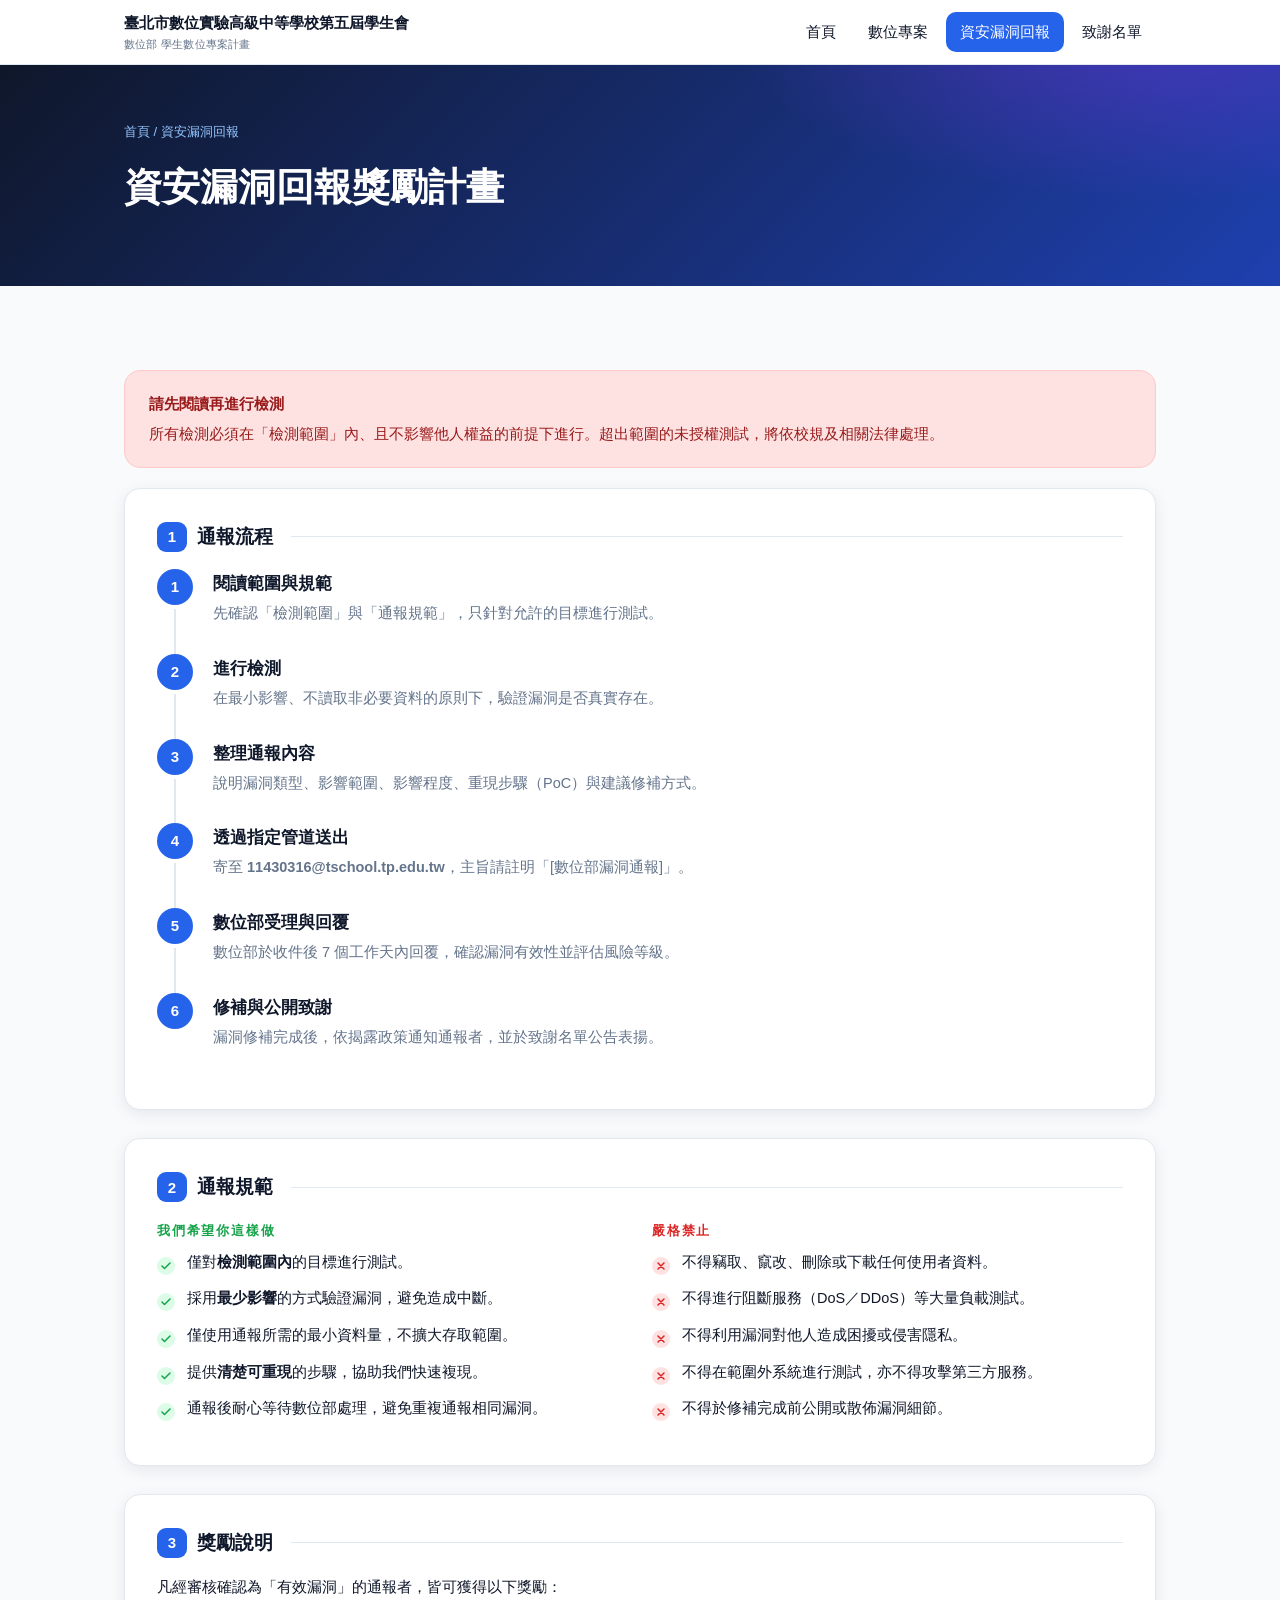
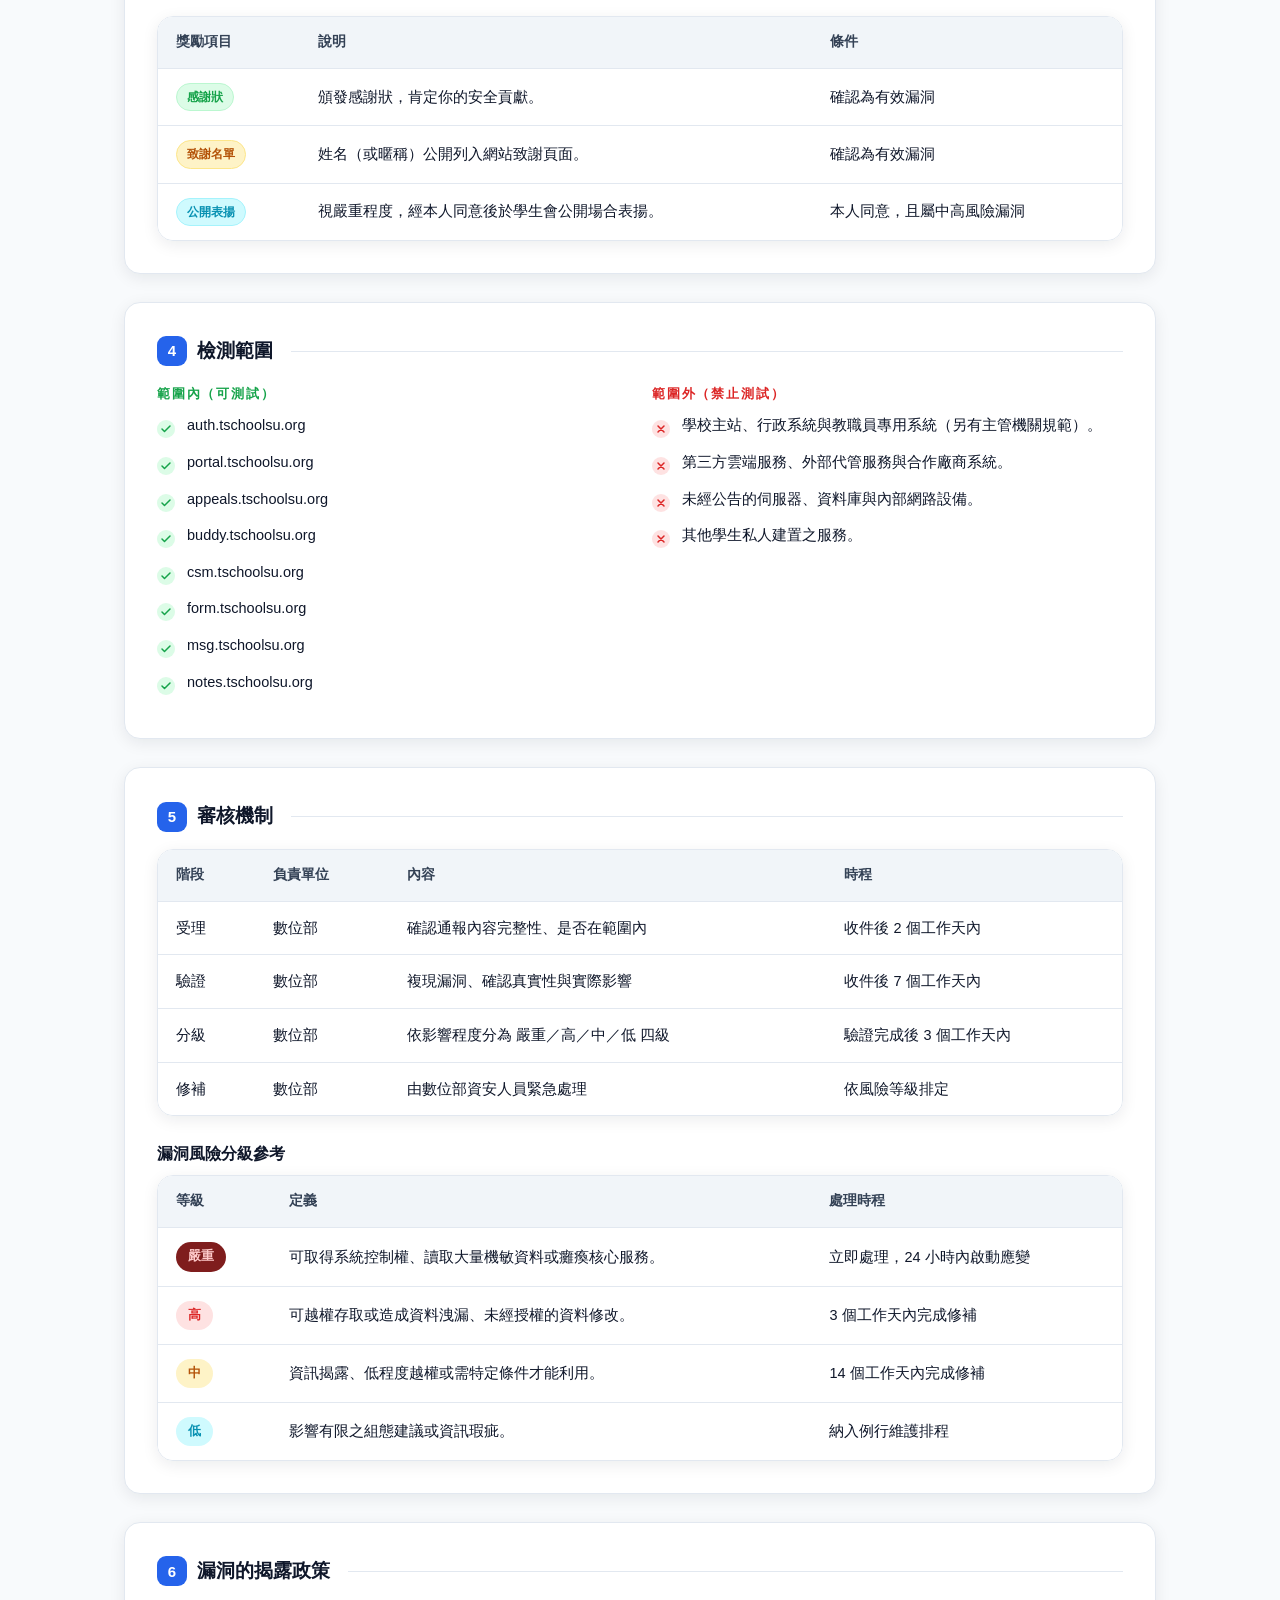
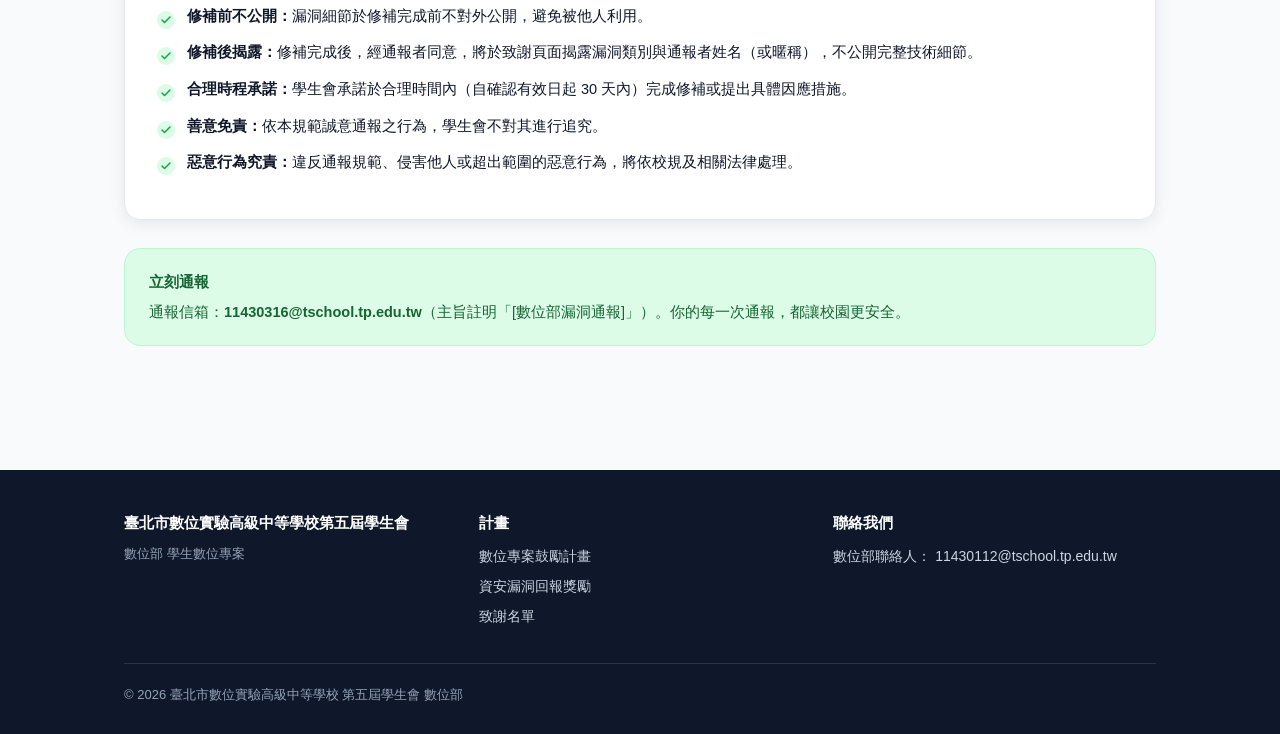
==== bugbounty.html @ cd0b5ea9 "Add files via upload" ====
<!DOCTYPE html>
<html lang="zh-Hant">
<head>
  <meta charset="UTF-8">
  <meta name="viewport" content="width=device-width, initial-scale=1.0">
  <title>資安漏洞回報獎勵計畫</title>
  <link rel="stylesheet" href="css/style.css">
</head>
<body>

  <header class="site-header">
    <div class="container nav">
      <a class="brand" href="index.html">
        <span>
          臺北市數位實驗高級中等學校第五屆學生會
          <small>數位部 學生數位專案計畫</small>
        </span>
      </a>
      <button class="nav-toggle" id="navToggle" aria-label="切換選單" aria-expanded="false">
        <svg width="22" height="22" viewBox="0 0 24 24" fill="none" stroke="currentColor" stroke-width="2" stroke-linecap="round">
          <path d="M3 6h18M3 12h18M3 18h18"/>
        </svg>
      </button>
      <ul class="nav-links" id="navLinks">
        <li><a href="index.html">首頁</a></li>
        <li><a href="projects.html">數位專案</a></li>
        <li><a href="bugbounty.html" class="active">資安漏洞回報</a></li>
        <li><a href="thanks.html">致謝名單</a></li>
      </ul>
    </div>
  </header>

  <main>
    <section class="page-hero">
      <div class="container">
        <div class="breadcrumb"><a href="index.html">首頁</a> / 資安漏洞回報</div>
        <h1>資安漏洞回報獎勵計畫</h1>
      </div>
    </section>

    <section>
      <div class="container">

        <div class="notice notice-danger">
          <div class="notice-title">請先閱讀再進行檢測</div>
          所有檢測必須在「檢測範圍」內、且不影響他人權益的前提下進行。超出範圍的未授權測試，將依校規及相關法律處理。
        </div>

        <div class="panel anchor" id="report-flow">
          <h3><span class="num">1</span>通報流程</h3>
          <ol class="steps">
            <li>
              <h4>閱讀範圍與規範</h4>
              <p>先確認「檢測範圍」與「通報規範」，只針對允許的目標進行測試。</p>
            </li>
            <li>
              <h4>進行檢測</h4>
              <p>在最小影響、不讀取非必要資料的原則下，驗證漏洞是否真實存在。</p>
            </li>
            <li>
              <h4>整理通報內容</h4>
              <p>說明漏洞類型、影響範圍、影響程度、重現步驟（PoC）與建議修補方式。</p>
            </li>
            <li>
              <h4>透過指定管道送出</h4>
              <p>寄至 <strong>11430316@tschool.tp.edu.tw</strong>，主旨請註明「[數位部漏洞通報]」。</p>
            </li>
            <li>
              <h4>數位部受理與回覆</h4>
              <p>數位部於收件後 7 個工作天內回覆，確認漏洞有效性並評估風險等級。</p>
            </li>
            <li>
              <h4>修補與公開致謝</h4>
              <p>漏洞修補完成後，依揭露政策通知通報者，並於致謝名單公告表揚。</p>
            </li>
          </ol>
        </div>

        <div class="panel anchor" id="rules">
          <h3><span class="num">2</span>通報規範</h3>
          <div class="grid grid-2">
            <div>
              <p class="section-kicker" style="color:var(--success);">我們希望你這樣做</p>
              <ul class="check-list">
                <li>僅對<strong>檢測範圍內</strong>的目標進行測試。</li>
                <li>採用<strong>最少影響</strong>的方式驗證漏洞，避免造成中斷。</li>
                <li>僅使用通報所需的最小資料量，不擴大存取範圍。</li>
                <li>提供<strong>清楚可重現</strong>的步驟，協助我們快速複現。</li>
                <li>通報後耐心等待數位部處理，避免重複通報相同漏洞。</li>
              </ul>
            </div>
            <div>
              <p class="section-kicker" style="color:var(--danger);">嚴格禁止</p>
              <ul class="cross-list">
                <li>不得竊取、竄改、刪除或下載任何使用者資料。</li>
                <li>不得進行阻斷服務（DoS／DDoS）等大量負載測試。</li>
                <li>不得利用漏洞對他人造成困擾或侵害隱私。</li>
                <li>不得在範圍外系統進行測試，亦不得攻擊第三方服務。</li>
                <li>不得於修補完成前公開或散佈漏洞細節。</li>
              </ul>
            </div>
          </div>
        </div>

        <div class="panel anchor" id="rewards">
          <h3><span class="num">3</span>獎勵說明</h3>
          <p class="mb-2">凡經審核確認為「有效漏洞」的通報者，皆可獲得以下獎勵：</p>
          <div class="table-wrap">
            <table>
              <thead>
                <tr>
                  <th>獎勵項目</th>
                  <th>說明</th>
                  <th>條件</th>
                </tr>
              </thead>
              <tbody>
                <tr>
                  <td><span class="tag tag-green">感謝狀</span></td>
                  <td>頒發感謝狀，肯定你的安全貢獻。</td>
                  <td>確認為有效漏洞</td>
                </tr>
                <tr>
                  <td><span class="tag tag-amber">致謝名單</span></td>
                  <td>姓名（或暱稱）公開列入網站致謝頁面。</td>
                  <td>確認為有效漏洞</td>
                </tr>
                <tr>
                  <td><span class="tag tag-cyan">公開表揚</span></td>
                  <td>視嚴重程度，經本人同意後於學生會公開場合表揚。</td>
                  <td>本人同意，且屬中高風險漏洞</td>
                </tr>
              </tbody>
            </table>
          </div>
        </div>

        <div class="panel anchor" id="scope">
          <h3><span class="num">4</span>檢測範圍</h3>
          <div class="grid grid-2">
            <div>
              <p class="section-kicker" style="color:var(--success);">範圍內（可測試）</p>
              <ul class="check-list">
                <li>auth.tschoolsu.org</li>
                <li>portal.tschoolsu.org</li>
                <li>appeals.tschoolsu.org</li>
                <li>buddy.tschoolsu.org</li>
                <li>csm.tschoolsu.org</li>
                <li>form.tschoolsu.org</li>
                <li>msg.tschoolsu.org</li>
                <li>notes.tschoolsu.org</li>
              </ul>
            </div>
            <div>
              <p class="section-kicker" style="color:var(--danger);">範圍外（禁止測試）</p>
              <ul class="cross-list">
                <li>學校主站、行政系統與教職員專用系統（另有主管機關規範）。</li>
                <li>第三方雲端服務、外部代管服務與合作廠商系統。</li>
                <li>未經公告的伺服器、資料庫與內部網路設備。</li>
                <li>其他學生私人建置之服務。</li>
              </ul>
            </div>
          </div>
        </div>

        <div class="panel anchor" id="review">
          <h3><span class="num">5</span>審核機制</h3>
          <div class="table-wrap">
            <table>
              <thead>
                <tr>
                  <th>階段</th>
                  <th>負責單位</th>
                  <th>內容</th>
                  <th>時程</th>
                </tr>
              </thead>
              <tbody>
                <tr>
                  <td>受理</td>
                  <td>數位部</td>
                  <td>確認通報內容完整性、是否在範圍內</td>
                  <td>收件後 2 個工作天內</td>
                </tr>
                <tr>
                  <td>驗證</td>
                  <td>數位部</td>
                  <td>複現漏洞、確認真實性與實際影響</td>
                  <td>收件後 7 個工作天內</td>
                </tr>
                <tr>
                  <td>分級</td>
                  <td>數位部</td>
                  <td>依影響程度分為 嚴重／高／中／低 四級</td>
                  <td>驗證完成後 3 個工作天內</td>
                </tr>
                <tr>
                  <td>修補</td>
                  <td>數位部</td>
                  <td>由數位部資安人員緊急處理</td>
                  <td>依風險等級排定</td>
                </tr>
              </tbody>
            </table>
          </div>

          <h4 class="mt-3 mb-1">漏洞風險分級參考</h4>
          <div class="table-wrap">
            <table>
              <thead>
                <tr>
                  <th>等級</th>
                  <th>定義</th>
                  <th>處理時程</th>
                </tr>
              </thead>
              <tbody>
                <tr>
                  <td><span class="risk-bar severity-sev">嚴重</span></td>
                  <td>可取得系統控制權、讀取大量機敏資料或癱瘓核心服務。</td>
                  <td>立即處理，24 小時內啟動應變</td>
                </tr>
                <tr>
                  <td><span class="risk-bar severity-high">高</span></td>
                  <td>可越權存取或造成資料洩漏、未經授權的資料修改。</td>
                  <td>3 個工作天內完成修補</td>
                </tr>
                <tr>
                  <td><span class="risk-bar severity-mid">中</span></td>
                  <td>資訊揭露、低程度越權或需特定條件才能利用。</td>
                  <td>14 個工作天內完成修補</td>
                </tr>
                <tr>
                  <td><span class="risk-bar severity-low">低</span></td>
                  <td>影響有限之組態建議或資訊瑕疵。</td>
                  <td>納入例行維護排程</td>
                </tr>
              </tbody>
            </table>
          </div>
        </div>

        <div class="panel anchor" id="disclosure">
          <h3><span class="num">6</span>漏洞的揭露政策</h3>
          <ul class="check-list">
            <li><strong>修補前不公開：</strong>漏洞細節於修補完成前不對外公開，避免被他人利用。</li>
            <li><strong>修補後揭露：</strong>修補完成後，經通報者同意，將於致謝頁面揭露漏洞類別與通報者姓名（或暱稱），不公開完整技術細節。</li>
            <li><strong>合理時程承諾：</strong>學生會承諾於合理時間內（自確認有效日起 30 天內）完成修補或提出具體因應措施。</li>
            <li><strong>善意免責：</strong>依本規範誠意通報之行為，學生會不對其進行追究。</li>
            <li><strong>惡意行為究責：</strong>違反通報規範、侵害他人或超出範圍的惡意行為，將依校規及相關法律處理。</li>
          </ul>
        </div>

        <div class="notice notice-success">
          <div class="notice-title">立刻通報</div>
          通報信箱：<strong>11430316@tschool.tp.edu.tw</strong>（主旨註明「[數位部漏洞通報]」）。你的每一次通報，都讓校園更安全。
        </div>

      </div>
    </section>
  </main>

  <footer class="site-footer">
    <div class="container">
      <div class="grid grid-3">
        <div>
          <div class="brand">
            <span>臺北市數位實驗高級中等學校第五屆學生會</span>
          </div>
          <p class="small" style="color:#94a3b8;margin-top:8px;">數位部 學生數位專案</p>
        </div>
        <div>
          <h5>計畫</h5>
          <ul>
            <li><a href="projects.html">數位專案鼓勵計畫</a></li>
            <li><a href="bugbounty.html">資安漏洞回報獎勵</a></li>
            <li><a href="thanks.html">致謝名單</a></li>
          </ul>
        </div>
        <div>
          <h5>聯絡我們</h5>
          <ul>
            <li>數位部聯絡人： 11430112@tschool.tp.edu.tw</li>
          </ul>
        </div>
      </div>
      <div class="footer-bottom">© 2026 臺北市數位實驗高級中等學校 第五屆學生會 數位部</div>
    </div>
  </footer>

  <script>
    (function () {
      var toggle = document.getElementById('navToggle');
      var links = document.getElementById('navLinks');
      if (toggle && links) {
        toggle.addEventListener('click', function () {
          var open = links.classList.toggle('open');
          toggle.setAttribute('aria-expanded', open ? 'true' : 'false');
        });
      }
    })();
  </script>
</body>
</html>
---- css/style.css ----
:root {
  --primary: #2563eb;
  --primary-dark: #1e40af;
  --primary-darker: #0f172a;
  --accent: #f59e0b;
  --accent-soft: #fef3c7;
  --bg: #f8fafc;
  --card: #ffffff;
  --text: #0f172a;
  --text-muted: #64748b;
  --border: #e2e8f0;
  --success: #16a34a;
  --success-soft: #dcfce7;
  --danger: #dc2626;
  --danger-soft: #fee2e2;
  --info: #0891b2;
  --info-soft: #cffafe;
  --radius: 16px;
  --shadow: 0 4px 16px rgba(15, 23, 42, 0.08);
  --shadow-lg: 0 12px 32px rgba(15, 23, 42, 0.12);
  --max-width: 1080px;
}

* {
  margin: 0;
  padding: 0;
  box-sizing: border-box;
}

html {
  scroll-behavior: smooth;
}

body {
  font-family: "Noto Sans TC", "Microsoft JhengHei", "PingFang TC", "Segoe UI", sans-serif;
  color: var(--text);
  background: var(--bg);
  line-height: 1.7;
  -webkit-font-smoothing: antialiased;
}

a {
  color: var(--primary);
  text-decoration: none;
}

a:hover {
  text-decoration: underline;
}

.container {
  max-width: var(--max-width);
  margin: 0 auto;
  padding: 0 24px;
}

/* ---------- Header / Nav ---------- */
.site-header {
  position: sticky;
  top: 0;
  z-index: 100;
  background: rgba(255, 255, 255, 0.92);
  backdrop-filter: blur(8px);
  border-bottom: 1px solid var(--border);
}

.nav {
  display: flex;
  align-items: center;
  justify-content: space-between;
  height: 64px;
  gap: 16px;
}

.brand {
  display: flex;
  align-items: center;
  gap: 10px;
  color: var(--text);
  font-weight: 700;
  font-size: 15px;
  white-space: nowrap;
}

.brand:hover {
  text-decoration: none;
}

.brand-logo {
  width: 36px;
  height: 36px;
  border-radius: 10px;
  display: grid;
  place-items: center;
  color: #fff;
  background: linear-gradient(135deg, var(--primary), #7c3aed);
  flex-shrink: 0;
}

.brand small {
  display: block;
  font-size: 11px;
  font-weight: 500;
  color: var(--text-muted);
  letter-spacing: 0.02em;
}

.nav-links {
  display: flex;
  align-items: center;
  gap: 4px;
  list-style: none;
}

.nav-links a {
  display: block;
  padding: 8px 14px;
  border-radius: 10px;
  color: var(--text);
  font-size: 14.5px;
  font-weight: 500;
  transition: background 0.15s, color 0.15s;
}

.nav-links a:hover {
  background: #eff6ff;
  color: var(--primary);
  text-decoration: none;
}

.nav-links a.active {
  background: var(--primary);
  color: #fff;
}

.nav-toggle {
  display: none;
  background: none;
  border: 1px solid var(--border);
  border-radius: 10px;
  padding: 8px;
  cursor: pointer;
}

@media (max-width: 760px) {
  .nav-toggle {
    display: block;
  }

  .nav-links {
    position: absolute;
    top: 64px;
    left: 0;
    right: 0;
    flex-direction: column;
    align-items: stretch;
    background: #fff;
    border-bottom: 1px solid var(--border);
    padding: 12px;
    display: none;
    box-shadow: var(--shadow);
  }

  .nav-links.open {
    display: flex;
  }
}

/* ---------- Hero ---------- */
.hero {
  background:
    radial-gradient(1000px 400px at 85% -10%, rgba(124, 58, 237, 0.5), transparent 60%),
    radial-gradient(800px 400px at 0% 0%, rgba(37, 99, 235, 0.55), transparent 55%),
    linear-gradient(135deg, var(--primary-darker), var(--primary-dark));
  color: #fff;
  padding: 88px 0 80px;
  overflow: hidden;
}

.hero-badge {
  display: inline-flex;
  align-items: center;
  gap: 8px;
  background: rgba(255, 255, 255, 0.12);
  border: 1px solid rgba(255, 255, 255, 0.25);
  color: #e2e8f0;
  padding: 6px 14px;
  border-radius: 999px;
  font-size: 13px;
  margin-bottom: 20px;
}

.hero-badge .dot {
  width: 8px;
  height: 8px;
  border-radius: 50%;
  background: var(--accent);
}

.hero h1 {
  font-size: clamp(30px, 5vw, 46px);
  line-height: 1.25;
  margin-bottom: 16px;
  font-weight: 800;
}

.hero p {
  font-size: 17px;
  color: #dbeafe;
  max-width: 620px;
  margin-bottom: 32px;
}

.hero-actions {
  display: flex;
  gap: 12px;
  flex-wrap: wrap;
}

.btn {
  display: inline-flex;
  align-items: center;
  gap: 8px;
  padding: 12px 24px;
  border-radius: 12px;
  font-size: 15px;
  font-weight: 600;
  cursor: pointer;
  transition: transform 0.15s, box-shadow 0.15s;
  border: none;
}

.btn:hover {
  text-decoration: none;
  transform: translateY(-1px);
}

.btn-primary {
  background: #fff;
  color: var(--primary-dark);
  box-shadow: var(--shadow);
}

.btn-primary:hover {
  background: var(--accent-soft);
}

.btn-ghost {
  background: transparent;
  color: #fff;
  border: 1px solid rgba(255, 255, 255, 0.5);
}

.btn-ghost:hover {
  background: rgba(255, 255, 255, 0.12);
}

.btn-dark {
  background: var(--primary-darker);
  color: #fff;
  box-shadow: var(--shadow);
}

.btn-dark:hover {
  background: var(--primary-dark);
}

/* ---------- Sections ---------- */
section {
  padding: 64px 0;
}

.section-kicker {
  font-size: 13px;
  font-weight: 700;
  letter-spacing: 0.14em;
  text-transform: uppercase;
  color: var(--primary);
  margin-bottom: 8px;
}

.section-title {
  font-size: clamp(24px, 3.4vw, 32px);
  font-weight: 800;
  line-height: 1.3;
  margin-bottom: 12px;
}

.section-sub {
  color: var(--text-muted);
  font-size: 15.5px;
  max-width: 720px;
  margin-bottom: 36px;
}

.center {
  text-align: center;
}

.center .section-sub {
  margin-left: auto;
  margin-right: auto;
}

/* ---------- Cards ---------- */
.grid {
  display: grid;
  gap: 24px;
}

.grid-2 {
  grid-template-columns: repeat(2, 1fr);
}

.grid-3 {
  grid-template-columns: repeat(3, 1fr);
}

@media (max-width: 900px) {
  .grid-3 {
    grid-template-columns: repeat(2, 1fr);
  }
}

@media (max-width: 640px) {
  .grid-2,
  .grid-3 {
    grid-template-columns: 1fr;
  }
}

.card {
  background: var(--card);
  border: 1px solid var(--border);
  border-radius: var(--radius);
  padding: 28px;
  box-shadow: var(--shadow);
  display: flex;
  flex-direction: column;
  transition: transform 0.15s, box-shadow 0.15s;
}

.card:hover {
  transform: translateY(-3px);
  box-shadow: var(--shadow-lg);
}

.card-icon {
  width: 48px;
  height: 48px;
  border-radius: 12px;
  display: grid;
  place-items: center;
  margin-bottom: 16px;
  color: #fff;
}

.card h3 {
  font-size: 18px;
  font-weight: 700;
  margin-bottom: 8px;
}

.card p {
  font-size: 14.5px;
  color: var(--text-muted);
  flex: 1;
}

.card-link {
  margin-top: 14px;
  font-weight: 600;
  font-size: 14px;
  color: var(--primary);
}

.icon-blue { background: #2563eb; }
.icon-indigo { background: #7c3aed; }
.icon-amber { background: #f59e0b; }
.icon-cyan { background: #0891b2; }
.icon-green { background: #16a34a; }
.icon-rose { background: #e11d48; }

/* ---------- Step timeline ---------- */
.steps {
  list-style: none;
  counter-reset: step;
  display: grid;
  gap: 0;
}

.steps li {
  counter-increment: step;
  position: relative;
  padding: 0 0 28px 56px;
}

.steps li::before {
  content: counter(step);
  position: absolute;
  left: 0;
  top: 0;
  width: 36px;
  height: 36px;
  border-radius: 50%;
  display: grid;
  place-items: center;
  background: var(--primary);
  color: #fff;
  font-weight: 700;
  font-size: 15px;
}

.steps li::after {
  content: "";
  position: absolute;
  left: 17px;
  top: 40px;
  bottom: 0;
  width: 2px;
  background: var(--border);
}

.steps li:last-child::after {
  display: none;
}

.steps h4 {
  font-size: 16.5px;
  font-weight: 700;
  margin-bottom: 4px;
}

.steps p {
  font-size: 14.5px;
  color: var(--text-muted);
}

.steps .tag {
  margin-left: 8px;
  vertical-align: middle;
}

/* ---------- Badges / Tags ---------- */
.tag {
  display: inline-block;
  padding: 3px 10px;
  border-radius: 999px;
  font-size: 12px;
  font-weight: 600;
  background: #eff6ff;
  color: var(--primary);
  border: 1px solid #bfdbfe;
}

.tag-green { background: var(--success-soft); color: var(--success); border-color: #bbf7d0; }
.tag-amber { background: var(--accent-soft); color: #b45309; border-color: #fde68a; }
.tag-rose { background: var(--danger-soft); color: var(--danger); border-color: #fecaca; }
.tag-cyan { background: var(--info-soft); color: var(--info); border-color: #a5f3fc; }
.tag-purple { background: #ede9fe; color: #6d28d9; border-color: #ddd6fe; }
.tag-gray { background: #f1f5f9; color: var(--text-muted); border-color: #e2e8f0; }

/* ---------- Notice / Callout ---------- */
.notice {
  border-radius: var(--radius);
  padding: 20px 24px;
  margin: 20px 0;
  border: 1px solid;
  font-size: 14.5px;
}

.notice-title {
  display: flex;
  align-items: center;
  gap: 8px;
  font-weight: 700;
  margin-bottom: 6px;
  font-size: 15px;
}

.notice-info { background: var(--info-soft); border-color: #a5f3fc; color: #155e75; }
.notice-warn { background: var(--accent-soft); border-color: #fde68a; color: #92400e; }
.notice-danger { background: var(--danger-soft); border-color: #fecaca; color: #991b1b; }
.notice-success { background: var(--success-soft); border-color: #bbf7d0; color: #166534; }

/* ---------- Lists ---------- */
.check-list {
  list-style: none;
}

.check-list li {
  position: relative;
  padding-left: 30px;
  margin-bottom: 12px;
  font-size: 14.5px;
}

.check-list li::before {
  content: "";
  position: absolute;
  left: 0;
  top: 7px;
  width: 18px;
  height: 18px;
  border-radius: 50%;
  background: var(--success-soft);
  background-image: url("data:image/svg+xml,%3Csvg xmlns='http://www.w3.org/2000/svg' viewBox='0 0 24 24' fill='none' stroke='%2316a34a' stroke-width='3' stroke-linecap='round' stroke-linejoin='round'%3E%3Cpath d='M20 6L9 17l-5-5'/%3E%3C/svg%3E");
  background-size: 12px;
  background-position: center;
  background-repeat: no-repeat;
}

.check-list li strong {
  color: var(--text);
}

.cross-list {
  list-style: none;
}

.cross-list li {
  position: relative;
  padding-left: 30px;
  margin-bottom: 12px;
  font-size: 14.5px;
}

.cross-list li::before {
  content: "";
  position: absolute;
  left: 0;
  top: 7px;
  width: 18px;
  height: 18px;
  border-radius: 50%;
  background: var(--danger-soft);
  background-image: url("data:image/svg+xml,%3Csvg xmlns='http://www.w3.org/2000/svg' viewBox='0 0 24 24' fill='none' stroke='%23dc2626' stroke-width='3' stroke-linecap='round' stroke-linejoin='round'%3E%3Cpath d='M18 6L6 18M6 6l12 12'/%3E%3C/svg%3E");
  background-size: 12px;
  background-position: center;
  background-repeat: no-repeat;
}

/* ---------- Tables ---------- */
.table-wrap {
  overflow-x: auto;
  border-radius: var(--radius);
  border: 1px solid var(--border);
  box-shadow: var(--shadow);
}

table {
  width: 100%;
  border-collapse: collapse;
  background: #fff;
  font-size: 14.5px;
}

th,
td {
  text-align: left;
  padding: 14px 18px;
  border-bottom: 1px solid var(--border);
}

th {
  background: #f1f5f9;
  font-weight: 700;
  font-size: 13.5px;
  color: #334155;
  white-space: nowrap;
}

tbody tr:last-child td {
  border-bottom: none;
}

tbody tr:hover {
  background: #f8fafc;
}

td ul {
  list-style: none;
  padding: 0;
}

td ul li {
  font-size: 14px;
  margin-bottom: 4px;
}

/* ---------- Panel / detail block ---------- */
.panel {
  background: var(--card);
  border: 1px solid var(--border);
  border-radius: var(--radius);
  box-shadow: var(--shadow);
  padding: 32px;
  margin-bottom: 28px;
}

.panel h3 {
  display: flex;
  align-items: center;
  gap: 10px;
  font-size: 19px;
  font-weight: 700;
  margin-bottom: 16px;
}

.panel h3 .num {
  width: 30px;
  height: 30px;
  border-radius: 9px;
  background: var(--primary);
  color: #fff;
  display: grid;
  place-items: center;
  font-size: 15px;
  flex-shrink: 0;
}

.panel h3::after {
  content: "";
  flex: 1;
  height: 1px;
  background: var(--border);
  margin-left: 8px;
}

.panel > p,
.panel li,
.panel .field p {
  font-size: 14.5px;
}

/* ---------- Contact / footer ---------- */
.contact-cards {
  display: grid;
  gap: 16px;
  grid-template-columns: repeat(auto-fit, minmax(240px, 1fr));
}

.contact-card {
  background: #fff;
  border: 1px solid var(--border);
  border-radius: 14px;
  padding: 22px;
  box-shadow: var(--shadow);
}

.contact-card h4 {
  font-size: 15px;
  margin-bottom: 6px;
}

.contact-card p {
  font-size: 14px;
  color: var(--text-muted);
}

.contact-card a {
  font-weight: 600;
}

.contact-card .label {
  font-size: 12px;
  font-weight: 700;
  color: var(--primary);
  letter-spacing: 0.05em;
}

.site-footer {
  background: var(--primary-darker);
  color: #cbd5e1;
  padding: 40px 0 28px;
  margin-top: 40px;
  font-size: 14px;
}

.site-footer .brand {
  color: #fff;
  margin-bottom: 8px;
}

.site-footer .grid {
  gap: 32px;
}

.site-footer h5 {
  color: #fff;
  font-size: 15px;
  margin-bottom: 10px;
}

.site-footer ul {
  list-style: none;
}

.site-footer ul li {
  margin-bottom: 6px;
}

.site-footer ul a {
  color: #cbd5e1;
}

.site-footer ul a:hover {
  color: #fff;
}

.footer-bottom {
  margin-top: 28px;
  padding-top: 20px;
  border-top: 1px solid rgba(255, 255, 255, 0.12);
  font-size: 13px;
  color: #94a3b8;
}

/* ---------- Page hero (inner pages) ---------- */
.page-hero {
  background:
    radial-gradient(700px 300px at 90% -20%, rgba(124, 58, 237, 0.45), transparent 60%),
    linear-gradient(135deg, var(--primary-darker), var(--primary-dark));
  color: #fff;
  padding: 56px 0;
}

.page-hero h1 {
  font-size: clamp(26px, 4vw, 38px);
  font-weight: 800;
  margin-bottom: 10px;
}

.page-hero p {
  color: #dbeafe;
  max-width: 680px;
  font-size: 15.5px;
}

.breadcrumb {
  font-size: 13px;
  color: #93c5fd;
  margin-bottom: 12px;
}

.breadcrumb a {
  color: #93c5fd;
}

.breadcrumb a:hover {
  color: #fff;
}

/* ---------- Thanks / acknowledgment ---------- */
.thanks-hero {
  text-align: center;
  padding: 20px 0 8px;
}

.thanks-cards {
  display: grid;
  grid-template-columns: repeat(auto-fit, minmax(260px, 1fr));
  gap: 20px;
}

.stat-card {
  background: #fff;
  border: 1px solid var(--border);
  border-radius: var(--radius);
  padding: 26px;
  text-align: center;
  box-shadow: var(--shadow);
}

.stat-card .num {
  font-size: 40px;
  font-weight: 800;
  color: var(--primary);
  line-height: 1.1;
}

.stat-card .label {
  font-size: 14px;
  color: var(--text-muted);
  margin-top: 6px;
}

.name-table {
  margin-top: 24px;
}

.severity-sev { background: #7f1d1d; color: #fecaca; }
.severity-high { background: var(--danger-soft); color: var(--danger); font-weight: 700; }
.severity-mid { background: var(--accent-soft); color: #b45309; font-weight: 700; }
.severity-low { background: var(--info-soft); color: var(--info); }

.risk-bar {
  display: inline-block;
  padding: 4px 12px;
  border-radius: 999px;
  font-size: 12.5px;
  font-weight: 700;
}

/* ---------- Misc ---------- */
.mt-1 { margin-top: 8px; }
.mt-2 { margin-top: 16px; }
.mt-3 { margin-top: 24px; }
.mb-1 { margin-bottom: 8px; }
.mb-2 { margin-bottom: 16px; }
.mb-3 { margin-bottom: 24px; }

.small { font-size: 13px; color: var(--text-muted); }

.anchor {
  scroll-margin-top: 84px;
}
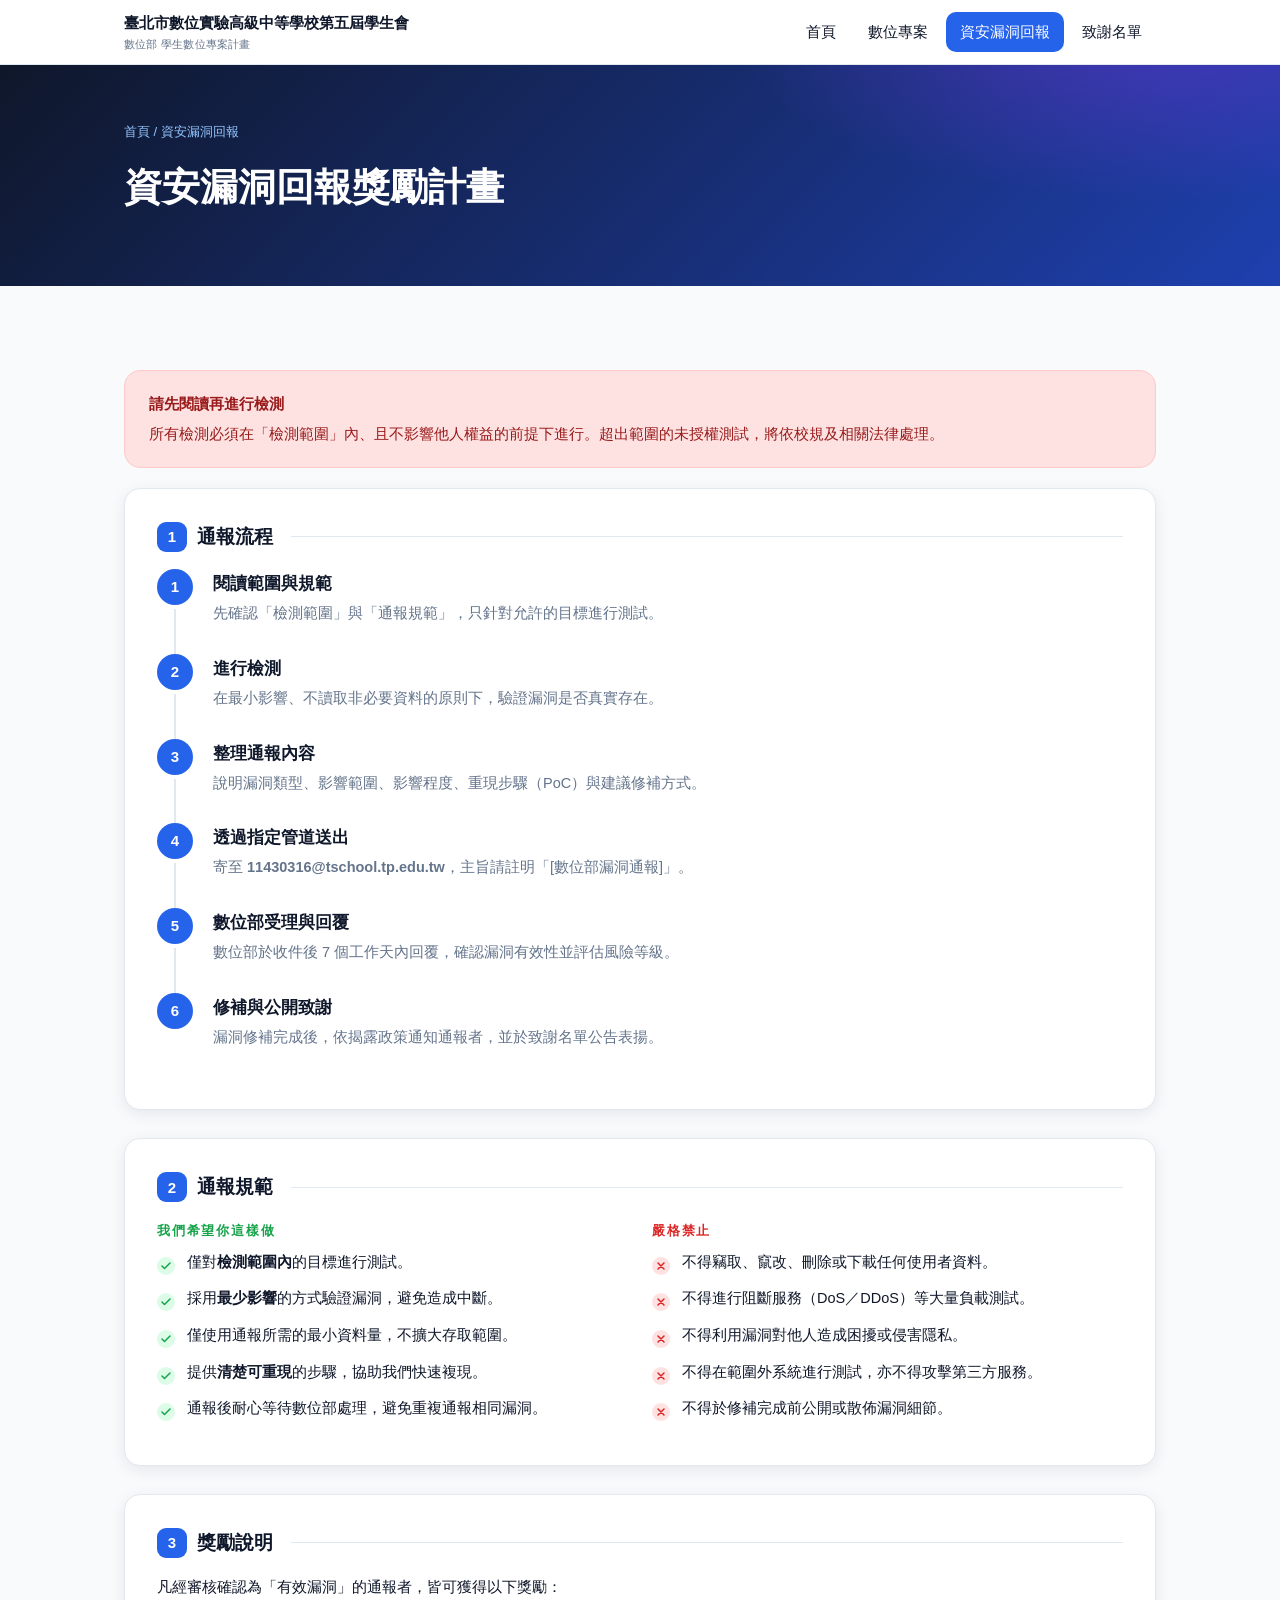
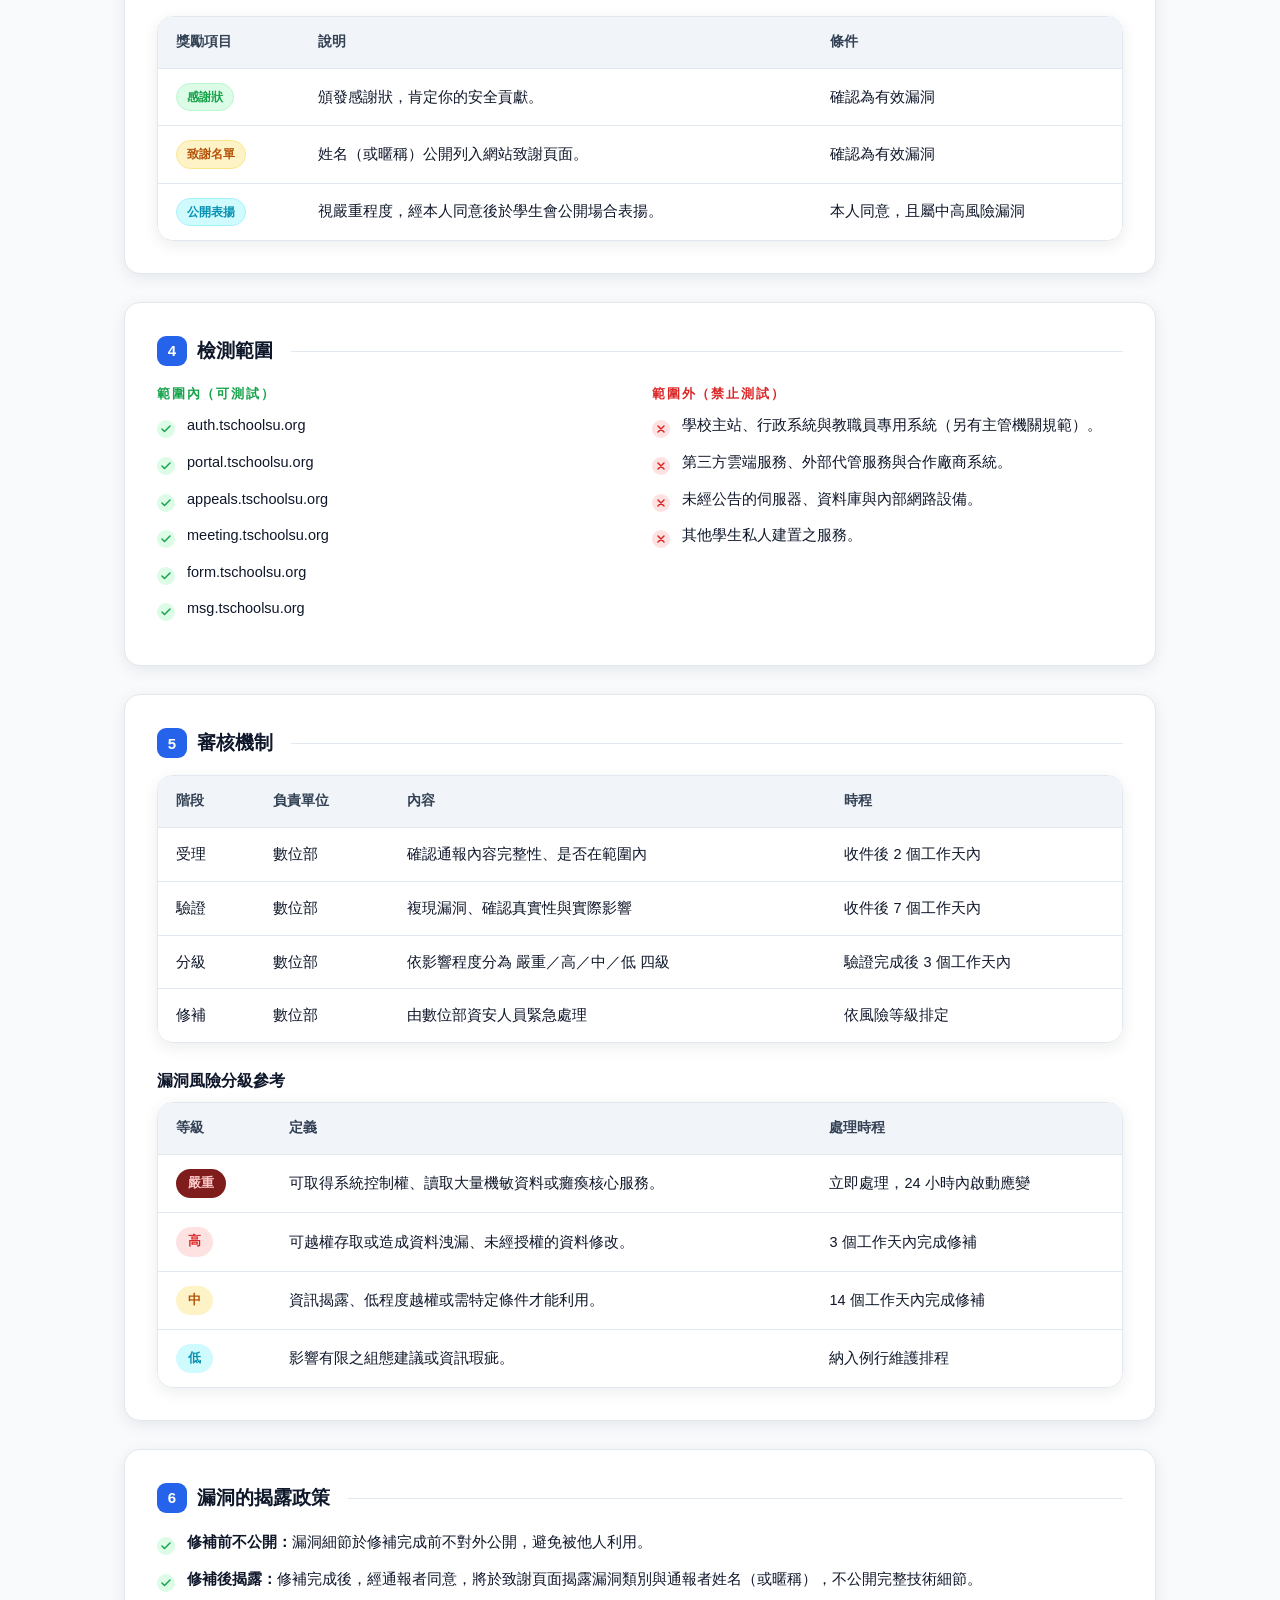
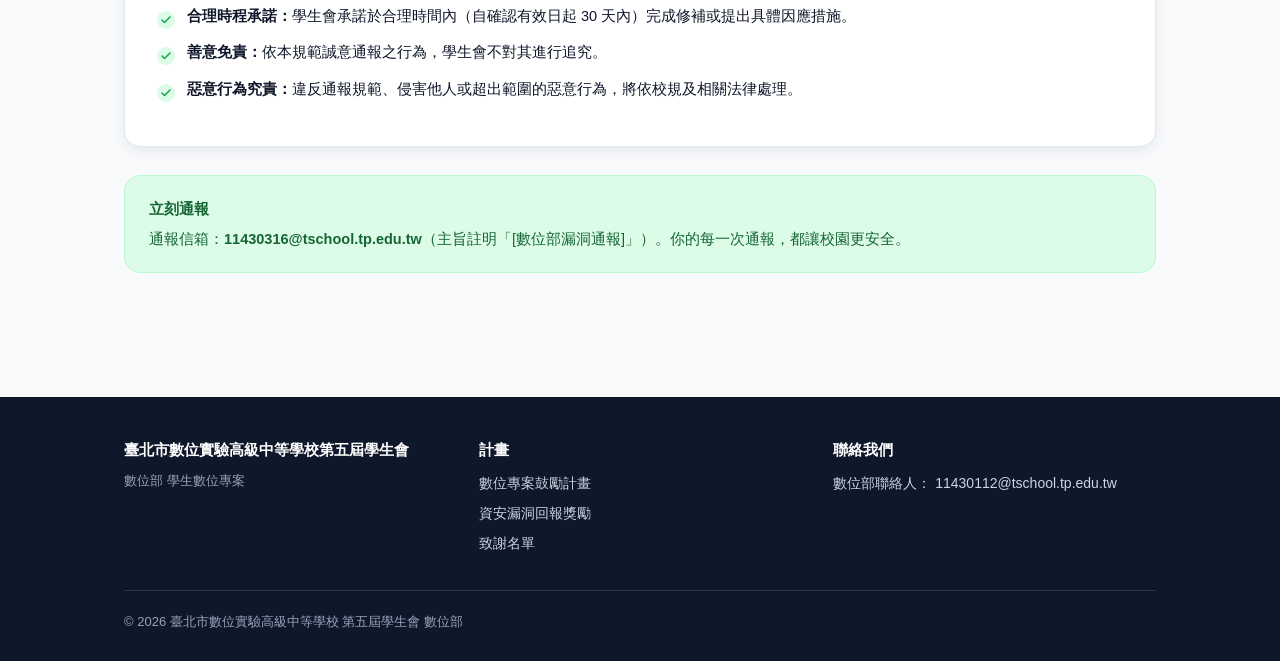
==== commit 576672d7: "Replace buddy and notes with meeting in check-list" ====
--- a/bugbounty.html
+++ b/bugbounty.html
@@ -144,11 +144,9 @@
                 <li>auth.tschoolsu.org</li>
                 <li>portal.tschoolsu.org</li>
                 <li>appeals.tschoolsu.org</li>
-                <li>buddy.tschoolsu.org</li>
-                <li>csm.tschoolsu.org</li>
+                <li>meeting.tschoolsu.org</li>
                 <li>form.tschoolsu.org</li>
                 <li>msg.tschoolsu.org</li>
-                <li>notes.tschoolsu.org</li>
               </ul>
             </div>
             <div>
